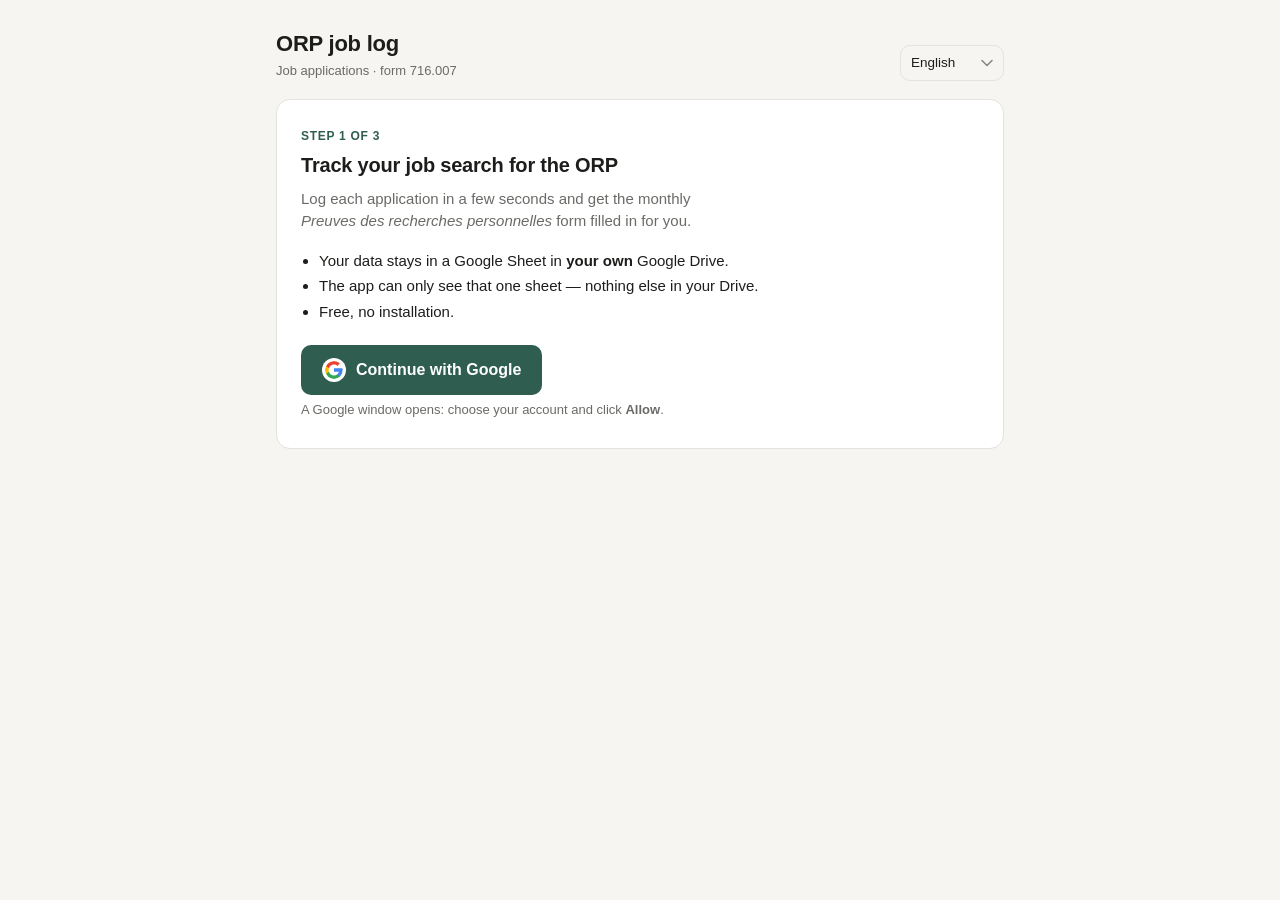
==== index.html @ 16d97040 "Deploy fa195a6" ====
<!doctype html>
<html lang="fr">
<head>
  <meta charset="utf-8">
  <meta name="viewport" content="width=device-width, initial-scale=1">
  <title>Suivi ORP</title>
  <script type="module" crossorigin src="./assets/index-C9tQ_Q60.js"></script>
  <link rel="stylesheet" crossorigin href="./assets/index-DzIwf1D7.css">
</head>
<body>
  <div id="app"></div>
</body>
</html>
---- assets/index-DzIwf1D7.css ----
.donut[data-v-495db6d6]{flex:none;position:relative}.donut svg[data-v-495db6d6]{display:block}.track[data-v-495db6d6]{stroke:var(--accent-soft)}.fill[data-v-495db6d6]{stroke:var(--accent);transition:stroke-dasharray .5s}.center[data-v-495db6d6]{color:var(--text);justify-content:center;align-items:baseline;padding-top:calc(50% - 13px);display:flex;position:absolute;inset:0}.center strong[data-v-495db6d6]{font-size:22px;line-height:1}.center span[data-v-495db6d6]{color:var(--muted);font-size:13px}:root{--bg:#f6f5f2;--card:#fff;--text:#1d1d1b;--muted:#6b6a66;--line:#e4e2dc;--accent:#2f5d50;--accent-ink:#fff;--accent-soft:#e3eeea;--warn-bg:#fdf3dc;--warn-ink:#7a5300;--err:#b3261e;--err-soft:#fbe9e7;--radius:10px;--lightningcss-light:initial;--lightningcss-dark: ;color-scheme:light}@media (prefers-color-scheme:dark){:root{--bg:#161615;--card:#1f1f1d;--text:#ecebe6;--muted:#9c9a93;--line:#34332f;--accent:#7cc1ab;--accent-ink:#10201b;--accent-soft:#23352f;--warn-bg:#3a2f17;--warn-ink:#f2d38b;--err:#f2867c;--err-soft:#3b2220;--lightningcss-light: ;--lightningcss-dark:initial;color-scheme:dark}}*{box-sizing:border-box}body{background:var(--bg);color:var(--text);margin:0;font:15px/1.45 -apple-system,BlinkMacSystemFont,Segoe UI,Inter,sans-serif}#app{max-width:760px;margin:0 auto;padding:28px 16px 80px}.top{justify-content:space-between;align-items:end;margin-bottom:18px;display:flex}h1{letter-spacing:-.01em;margin:0;font-size:22px}.sub{color:var(--muted);margin:2px 0 0;font-size:13px}h2{text-transform:uppercase;letter-spacing:.06em;color:var(--muted);margin:22px 0 10px;font-size:12px;font-weight:600}.count{color:var(--accent);margin-left:4px}code{background:var(--accent-soft);border-radius:4px;padding:1px 5px;font-size:13px}.card{background:var(--card);border:1px solid var(--line);border-radius:14px;margin-bottom:16px;padding:18px}input,select{font:inherit;color:inherit;background:var(--bg);border:1px solid var(--line);border-radius:var(--radius);width:100%;padding:9px 11px}select{appearance:none;cursor:pointer;background-image:url("data:image/svg+xml,%3Csvg xmlns='http://www.w3.org/2000/svg' width='12' height='8' viewBox='0 0 12 8'%3E%3Cpath d='M1 1.5l5 5 5-5' fill='none' stroke='%23888' stroke-width='1.6' stroke-linecap='round' stroke-linejoin='round'/%3E%3C/svg%3E");background-position:right 12px center;background-repeat:no-repeat;background-size:12px 8px;padding-right:34px}input:focus,select:focus{outline:2px solid var(--accent);outline-offset:-1px;border-color:#0000}button{font:inherit;cursor:pointer;border-radius:var(--radius);border:1px solid #0000;padding:9px 14px}button:disabled{opacity:.5;cursor:default}.primary{background:var(--accent);color:var(--accent-ink);font-weight:600}.ghost{color:var(--text);border-color:var(--line);background:0 0;padding:8px 12px;font-size:14px;text-decoration:none}.link-btn{color:var(--accent);background:0 0;border:0;padding:8px 0 0;font-size:14px}.icon{color:var(--muted);background:0 0;border:0;padding:2px 6px;font-size:13px}.icon:hover{color:var(--accent)}.link-row{gap:8px;display:flex}.link-row input{padding:12px 14px;font-size:16px}.found dl{margin:0}.found-row{border-top:1px solid var(--line);grid-template-columns:140px 1fr;gap:12px;padding:7px 0;display:grid}.found-row:first-child{border-top:0}dt{color:var(--muted);font-size:14px}dd{flex-wrap:wrap;align-items:center;gap:6px;margin:0;display:flex}.src{background:var(--accent-soft);color:var(--accent);border-radius:99px;padding:1px 7px;font-size:11px}.src.ai{background:var(--warn-bg);color:var(--warn-ink)}.field{grid-template-columns:140px 1fr;align-items:center;gap:12px;margin-bottom:10px;display:grid}.field label{color:var(--muted);font-size:14px}.field.invalid input{border-color:var(--err);background:var(--err-soft)}.field.invalid label{color:var(--err)}.seg{background:var(--bg);border:1px solid var(--line);border-radius:var(--radius);flex-wrap:wrap;justify-self:start;gap:4px;padding:3px;display:inline-flex}.seg button{color:var(--muted);background:0 0;border-radius:7px;padding:5px 10px;font-size:13.5px}.seg button.on{background:var(--card);color:var(--text);box-shadow:0 0 0 1px var(--line);font-weight:600}.activity{flex-wrap:wrap;align-items:center;gap:10px;display:flex}.pct{color:var(--muted);align-items:center;gap:4px;display:flex}.pct input{width:72px}.more{margin-top:6px}.more summary{cursor:pointer;color:var(--muted);margin-bottom:10px;font-size:14px}.actions{justify-content:flex-end;gap:8px;margin-top:18px;display:flex}.error-hint{color:var(--err);text-align:right;margin:8px 0 0;font-size:13.5px}.note{color:var(--muted);margin:12px 0 0;font-size:13.5px}.banner{border-radius:var(--radius);margin:12px 0;padding:10px 12px;font-size:14px}.banner.warn{background:var(--warn-bg);color:var(--warn-ink)}.skeleton div{background:linear-gradient(90deg, var(--line), var(--bg), var(--line));background-size:200% 100%;border-radius:6px;height:14px;margin-top:14px;animation:1.2s infinite shimmer}.skeleton div:nth-child(2){width:70%}.skeleton div:nth-child(3){width:45%}@keyframes shimmer{to{background-position:-200% 0}}.month-head{flex-wrap:wrap;align-items:center;gap:12px;display:flex}.month-head select{width:auto}.stat{flex:1;min-width:160px}.deadline{color:var(--muted);font-size:13.5px}.entries{margin:14px 0 0;padding:0;list-style:none}.entries li{border-top:1px solid var(--line);grid-template-columns:48px 1fr auto;align-items:center;gap:12px;padding:10px 0;display:grid}.entries .date{color:var(--muted);font-variant-numeric:tabular-nums;font-size:14px}.entries .what small{color:var(--muted);font-size:12.5px;display:block}.entries .empty{color:var(--muted);display:block}.res{background-position:right 10px center;width:auto;padding:5px 30px 5px 10px;font-size:13px}.res-Entretien{color:var(--accent)}.res-Engagement{color:var(--accent);font-weight:600}.res-Négatif{color:var(--err)}.toast{background:var(--text);color:var(--bg);border-radius:99px;max-width:calc(100% - 32px);padding:10px 16px;font-size:14px;position:fixed;bottom:24px;left:50%;transform:translate(-50%)}.toast.err{background:var(--err);color:#fff}@media (width<=560px){.found-row,.field{grid-template-columns:1fr;gap:4px}.link-row{flex-direction:column}.entries li{grid-template-columns:40px 1fr}.entries .res{grid-column:2;justify-self:start}}.nav{gap:8px;display:flex}.wizard{padding:28px 24px}.steps{text-transform:uppercase;letter-spacing:.06em;color:var(--accent);margin:0 0 6px;font-size:12px;font-weight:600}.wizard-title{text-transform:none;letter-spacing:-.01em;color:var(--text);margin:0 0 8px;font-size:20px}.lead{color:var(--muted);max-width:52ch;margin:0 0 18px}.promises{color:var(--text);margin:0 0 22px;padding-left:18px}.promises li{margin:4px 0}.big{align-items:center;gap:10px;padding:12px 20px;font-size:16px;display:inline-flex}.google svg{box-sizing:content-box;background:#fff;border-radius:50%;padding:3px}.help{color:var(--muted);margin:6px 0 0;font-size:13px}.details .field{align-items:start}.details .field label{padding-top:9px}.details .short{width:90px}.details .more input{margin-top:4px}.overlay{z-index:10;background:#00000073;place-items:center;padding:16px;display:grid;position:fixed;inset:0}.dialog{width:min(620px,100%);max-height:calc(100vh - 32px);margin:0;overflow:auto}.dialog-foot{border-top:1px solid var(--line);justify-content:space-between;margin-top:18px;padding-top:8px;display:flex}.danger{color:var(--err)}.lang{background-color:#0000;background-position:right 10px center;width:auto;padding:7px 30px 7px 10px;font-size:13.5px}.ask-input{min-width:0}.help.suggestion{color:var(--warn-ink)}
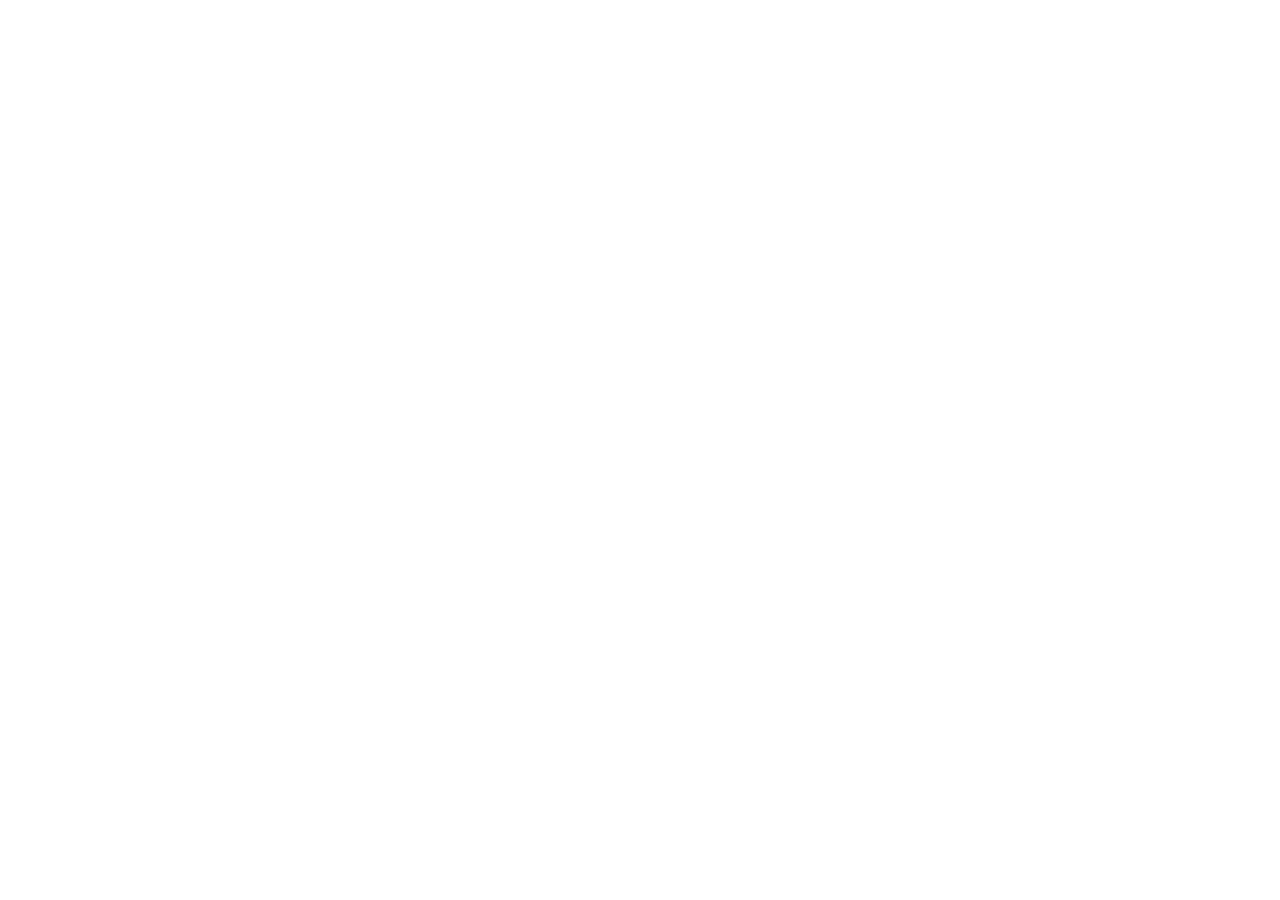
==== commit 2da50d8c: "Redirect to https://chomapp.web.app" ====
--- a/index.html
+++ b/index.html
@@ -3,11 +3,14 @@
 <head>
   <meta charset="utf-8">
   <meta name="viewport" content="width=device-width, initial-scale=1">
-  <title>Suivi ORP</title>
-  <script type="module" crossorigin src="./assets/index-C9tQ_Q60.js"></script>
-  <link rel="stylesheet" crossorigin href="./assets/index-DzIwf1D7.css">
+  <title>Chomapp</title>
+  <link rel="canonical" href="https://chomapp.web.app/">
+  <meta http-equiv="refresh" content="0; url=https://chomapp.web.app/">
+  <script>location.replace('https://chomapp.web.app/' + location.search + location.hash);</script>
+  <style>body{font:16px system-ui,sans-serif;margin:40px;color:#1d1d1b}a{color:#2f5d50}</style>
 </head>
 <body>
-  <div id="app"></div>
+  <p>Suivi ORP s’appelle maintenant Chomapp · ist umgezogen · si è trasferito · has moved:
+    <a href="https://chomapp.web.app/">chomapp.web.app</a></p>
 </body>
 </html>
